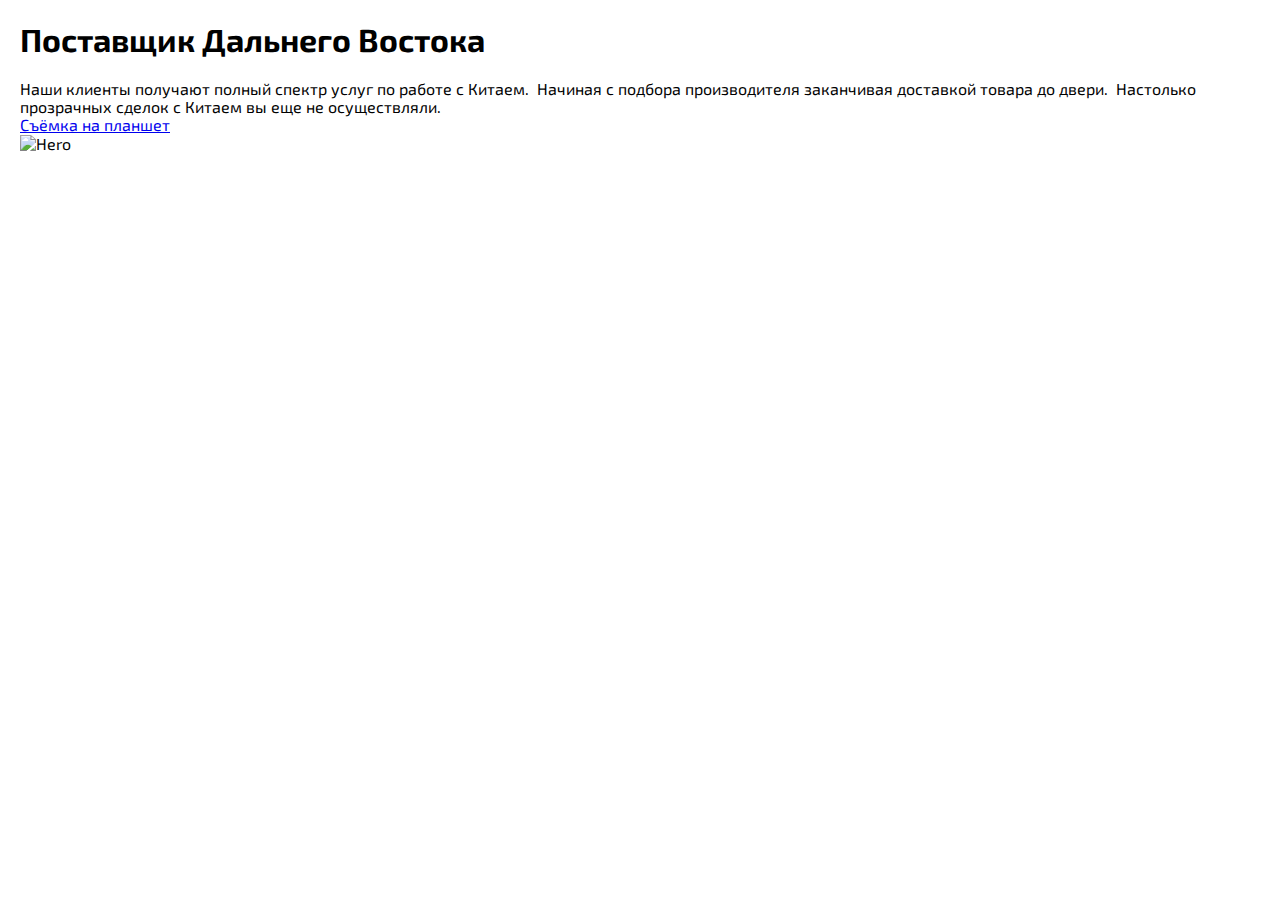
==== desktop.html @ 17215f64 "beginner" ====
<!DOCTYPE html>
<html lang="en">
<head>
    <meta charset="UTF-8">
    <meta name="viewport" content="width=device-width, initial-scale=1.0">
    <title>Document</title>
    <link rel="stylesheet" href="./css/desktop.css">
</head>
<body>
    <div class="hero">
        <div class="hero__container container">
            <div class="hero-info">
                <h1>Поставщик Дальнего Востока</h1>
                <p>Наши клиенты получают полный спектр услуг по работе с Китаем.  Начиная с подбора производителя заканчивая доставкой товара до двери.  Настолько прозрачных сделок с Китаем вы еще не осуществляли.
                </p>
                <a href="./html/tablet.html">Съёмка на планшет</a>
            </div>
            <div class="hero-image">
                <picture>
                    <source srcset="./images/mobile-truck.png" media="(max-width: 576px)">
                    <source srcset="./images/tablet-truck.png" media="(max-width: 768px)">
                    <img src="./images/hero-image.png" alt="Hero">
                  </picture>
                  
            </div>
        </div>
    </div>
</body>
</html>
---- css/desktop.css ----
@import url("./animated.css");
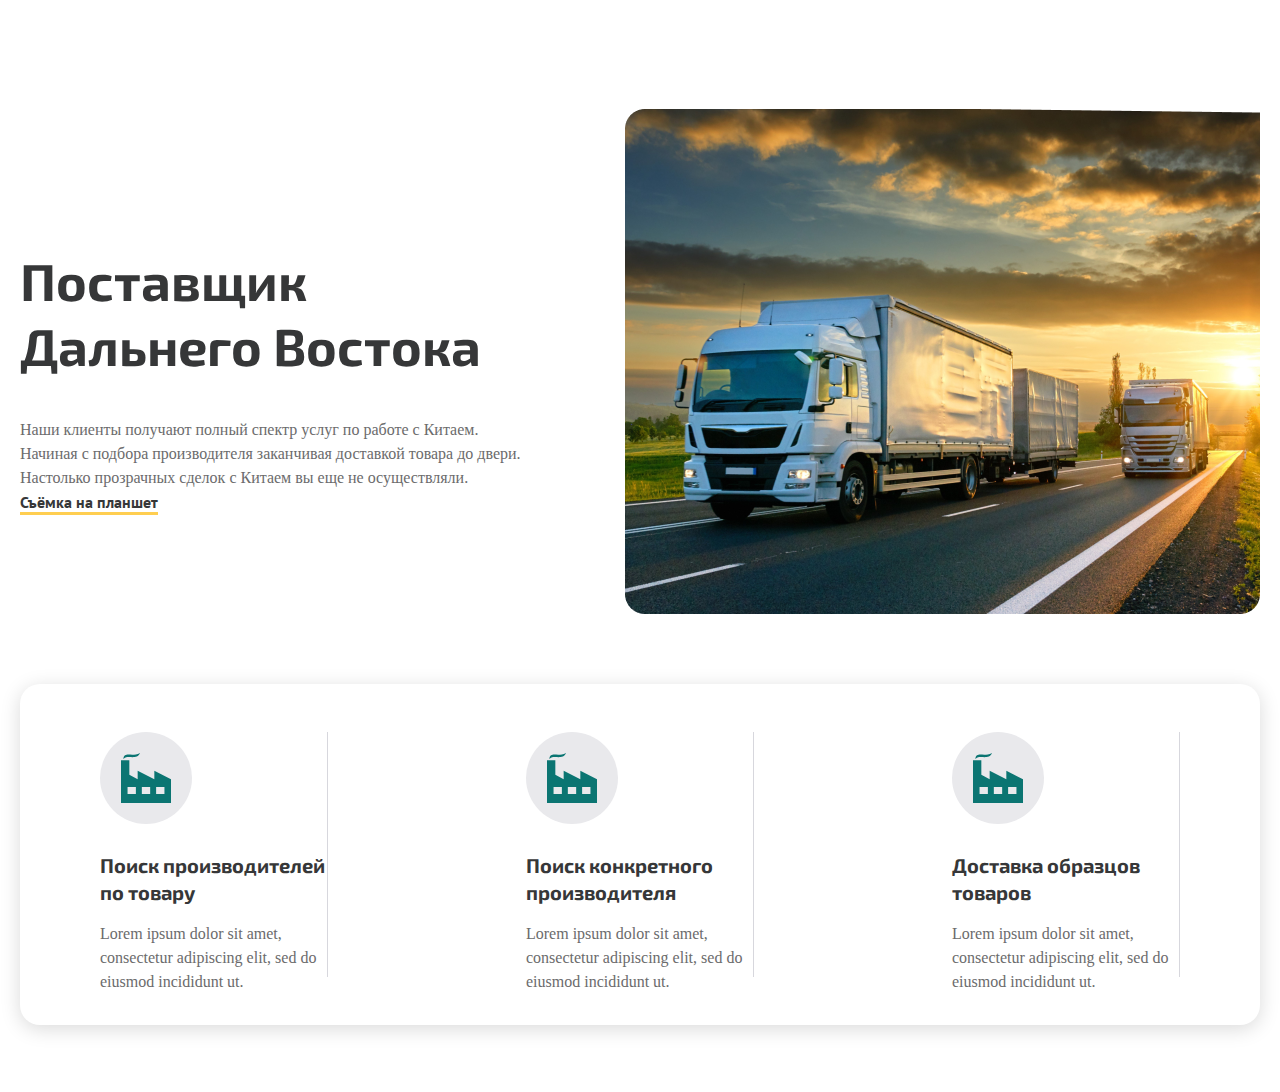
==== commit ea7292e2: "Updated" ====
--- a/desktop.html
+++ b/desktop.html
@@ -3,12 +3,14 @@
 <head>
     <meta charset="UTF-8">
     <meta name="viewport" content="width=device-width, initial-scale=1.0">
-    <title>Document</title>
+    <title>EXAM-figma Desktop</title>
     <link rel="stylesheet" href="./css/desktop.css">
 </head>
 <body>
+
+    <!-- HERO QISMI -->
     <div class="hero">
-        <div class="hero__container container">
+        <div class="hero__container container-desktop">
             <div class="hero-info">
                 <h1>Поставщик Дальнего Востока</h1>
                 <p>Наши клиенты получают полный спектр услуг по работе с Китаем.  @@ -21,11 +23,34 @@
                 <picture>
                     <source srcset="./images/mobile-truck.png" media="(max-width: 576px)">
                     <source srcset="./images/tablet-truck.png" media="(max-width: 768px)">
-                    <img src="./images/hero-image.png" alt="Hero">
+                    <img src="./images/desktop-truck.png" alt="Hero">
                   </picture>
                   
             </div>
         </div>
     </div>
+
+    <!-- FEATURES QISMI -->
+
+    <div class="features">
+        <div class="container-desktop feat__container">
+            <div class="feat-services">
+                <img src="./images/feat-img.svg" alt="Services image" width="92" height="92">
+                <h4>Поиск производителей по товару
+                </h4>
+                <p>Lorem ipsum dolor sit amet, consectetur adipiscing elit, sed do eiusmod incididunt ut.</p>
+            </div>
+            <div class="feat-services">
+                <img src="./images/feat-img.svg" alt="Services image" width="92" height="92">
+                <h4>Поиск конкретного производителя</h4>
+                <p>Lorem ipsum dolor sit amet, consectetur adipiscing elit, sed do eiusmod incididunt ut.</p>
+            </div>
+            <div class="feat-services">
+                <img src="./images/feat-img.svg" alt="Services image" width="92" height="92">
+                <h4>Доставка образцов товаров</h4>
+                <p>Lorem ipsum dolor sit amet, consectetur adipiscing elit, sed do eiusmod incididunt ut.</p>
+            </div>
+        </div>
+    </div>
 </body>
 </html>--- a/css/desktop.css
+++ b/css/desktop.css
@@ -1,2 +1,91 @@
-@import url("./animated.css");
+@import url('./animated.css');
 
+/* HERO QISMI */
+
+.hero {
+    margin-top: 109px;
+    margin-bottom: 67px;
+}
+
+.hero__container {
+    display: flex;
+    align-items: center;
+    gap: 70px;
+}
+
+h1 {
+    font-family: "Exo 2";
+    font-size: 52px;
+    font-weight: 600;
+    line-height: 65px;
+    text-align: left;
+    color: #363738;
+}
+
+.hero-info p {
+    width: 520px;
+    font-family: "PT Sans";
+    font-size: 16px;
+    font-weight: 400;
+    line-height: 24px;
+    text-align: left;
+    margin-top: 40px;
+    color: #6B6B6C;
+}
+
+
+
+.hero-info a {
+    font-family: "PT Sans";
+    font-size: 16px;
+    font-weight: 700;
+    line-height: 24px;
+    text-align: left;
+    color: #363738;
+    margin-top: 40px;
+    border-bottom: 3px solid #FFCE50;
+}
+
+
+/* FEATURES QISMI*/
+
+.feat__container {
+    height: 341px;
+
+    margin-bottom: 67px;
+    border-radius: 20px;
+    box-shadow: 0px 4px 20px 0px #00000026;
+    display: flex;
+    align-items: center;
+    justify-content: space-between;
+
+    padding: 50px 80px;
+}
+
+.feat-services h4 {
+    margin-top: 24px;
+    margin-bottom: 16px;
+
+    font-family: "Exo 2";
+    font-size: 20px;
+    font-weight: 600;
+    line-height: 27px;
+    text-align: left;
+    color: #363738;
+}
+
+.feat-services {
+    width: 228px;
+    height: 245px;
+
+    border-right:1px solid #D7D7DD;
+}
+
+.feat-services p {
+    font-family: "PT Sans";
+    font-size: 16px;
+    font-weight: 400;
+    line-height: 24px;
+    text-align: left;
+    color: #6B6B6C;
+}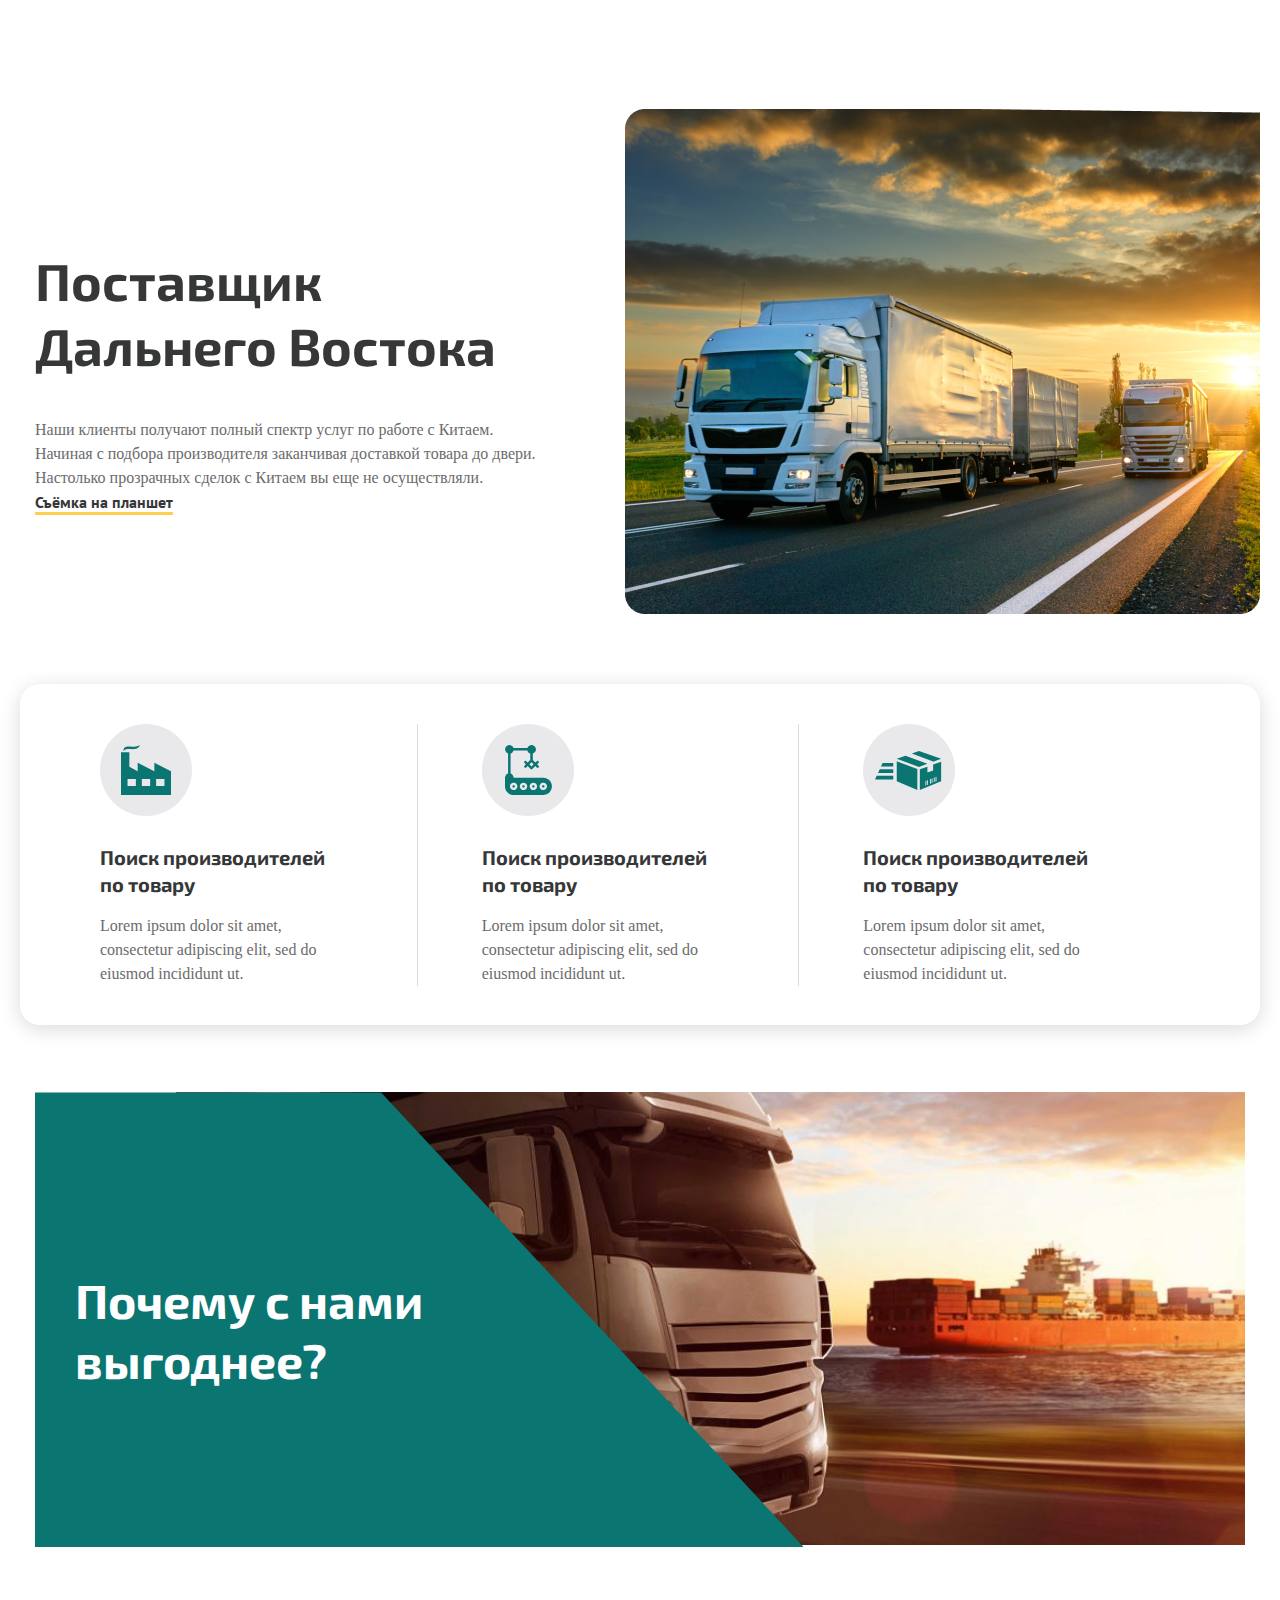
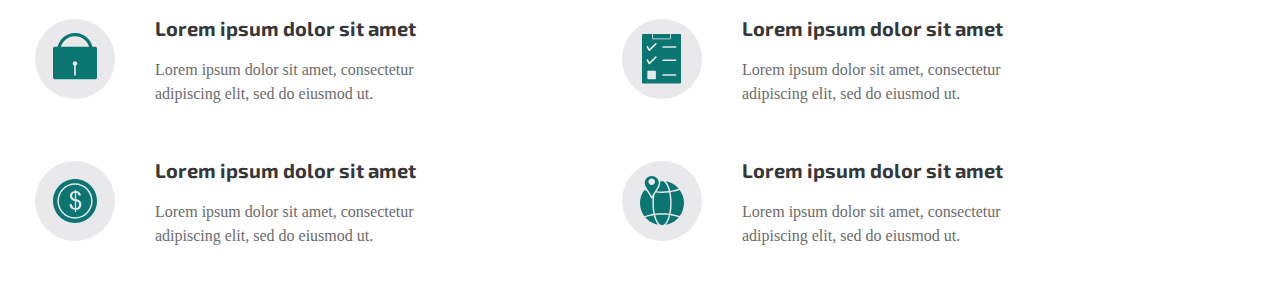
==== commit 647d546e: "updated" ====
--- a/desktop.html
+++ b/desktop.html
@@ -1,20 +1,23 @@
 <!DOCTYPE html>
 <html lang="en">
+
 <head>
     <meta charset="UTF-8">
     <meta name="viewport" content="width=device-width, initial-scale=1.0">
     <title>EXAM-figma Desktop</title>
     <link rel="stylesheet" href="./css/desktop.css">
 </head>
+
 <body>
 
     <!-- HERO QISMI -->
     <div class="hero">
-        <div class="hero__container container-desktop">
+        <div class="hero__container container">
             <div class="hero-info">
                 <h1>Поставщик Дальнего Востока</h1>
                 <p>Наши клиенты получают полный спектр услуг по работе с Китаем.  -Начиная с подбора производителя заканчивая доставкой товара до двери.  +Начиная с подбора производителя
+                    заканчивая доставкой товара до двери.   Настолько прозрачных сделок с Китаем вы еще не осуществляли.
                 </p>
                 <a href="./html/tablet.html">Съёмка на планшет</a>
@@ -24,8 +27,8 @@
                     <source srcset="./images/mobile-truck.png" media="(max-width: 576px)">
                     <source srcset="./images/tablet-truck.png" media="(max-width: 768px)">
                     <img src="./images/desktop-truck.png" alt="Hero">
-                  </picture>
-                  
+                </picture>
+
             </div>
         </div>
     </div>
@@ -33,24 +36,96 @@
     <!-- FEATURES QISMI -->
 
     <div class="features">
-        <div class="container-desktop feat__container">
+        <div class="container feat__container">
             <div class="feat-services">
                 <img src="./images/feat-img.svg" alt="Services image" width="92" height="92">
+             <div class="feat-desk">
                 <h4>Поиск производителей по товару
                 </h4>
                 <p>Lorem ipsum dolor sit amet, consectetur adipiscing elit, sed do eiusmod incididunt ut.</p>
             </div>
+            </div>
             <div class="feat-services">
-                <img src="./images/feat-img.svg" alt="Services image" width="92" height="92">
-                <h4>Поиск конкретного производителя</h4>
+                <img src="./images/feat-search.svg" alt="Services image" width="92" height="92">
+             <div class="feat-desk">
+                <h4>Поиск производителей по товару
+                </h4>
                 <p>Lorem ipsum dolor sit amet, consectetur adipiscing elit, sed do eiusmod incididunt ut.</p>
             </div>
+            </div>
             <div class="feat-services">
-                <img src="./images/feat-img.svg" alt="Services image" width="92" height="92">
-                <h4>Доставка образцов товаров</h4>
+                <img src="./images/feat-order.svg" alt="Services image" width="92" height="92">
+             <div class="feat-desk">
+                <h4>Поиск производителей по товару
+                </h4>
                 <p>Lorem ipsum dolor sit amet, consectetur adipiscing elit, sed do eiusmod incididunt ut.</p>
+            </div>
+            </div>
+        </div>
+    </div>
+
+    <!-- MASKING -->
+
+    <main class="mask">
+        <div class="container main__container">
+
+            <div class="masking">
+                <div class="masking-title">
+                    <h2>Почему с нами выгоднее?</h2>
+                </div>
+            </div>
+        </div>
+    </main>
+
+    <!-- LAST QISMI -->
+
+    <div class="last">
+        <div class="container last__container">
+            <div class="last-team">
+                <div class="last-team__private">
+                    <div class="last--private">
+                        <img src="./images/last-private.svg" width="80" height="80" alt="">
+                    </div>
+                    <div class="last--team_bot">
+                        <h5>Lorem ipsum dolor sit amet</h5>
+                        <p>Lorem ipsum dolor sit amet, consectetur adipiscing elit, sed do eiusmod ut.</p>
+                    </div>
+                </div>
+
+                <div class="last-team__private">
+                    <div class="last--private">
+                        <img src="./images/last-data.svg" width="80" height="80" alt="">
+                    </div>
+                    <div class="last--team_bot">
+                        <h5>Lorem ipsum dolor sit amet</h5>
+                        <p>Lorem ipsum dolor sit amet, consectetur adipiscing elit, sed do eiusmod ut.</p>
+                    </div>
+                </div>
+            </div>
+
+            <div class="last-team">
+                <div class="last-team__private">
+                    <div class="last--private">
+                        <img src="./images/last-money.svg" width="80" height="80" alt="">
+                    </div>
+                    <div class="last--team_bot">
+                        <h5>Lorem ipsum dolor sit amet</h5>
+                        <p>Lorem ipsum dolor sit amet, consectetur adipiscing elit, sed do eiusmod ut.</p>
+                    </div>
+                </div>
+
+                <div class="last-team__private">
+                    <div class="last--private">
+                        <img src="./images/last-global.svg" width="80" height="80" alt="">
+                    </div>
+                    <div class="last--team_bot">
+                        <h5>Lorem ipsum dolor sit amet</h5>
+                        <p>Lorem ipsum dolor sit amet, consectetur adipiscing elit, sed do eiusmod ut.</p>
+                    </div>
+                </div>
             </div>
         </div>
     </div>
 </body>
+
 </html>--- a/css/desktop.css
+++ b/css/desktop.css
@@ -75,11 +75,17 @@
 }
 
 .feat-services {
-    width: 228px;
-    height: 245px;
+    padding-left: 64px;
+    padding-right: 64px;
+    border-left: 1px solid rgba(215, 215, 221, 0.9);
+}
 
-    border-right:1px solid #D7D7DD;
+.feat-services:first-child {
+    border: none;
+    padding-left: 0px;
 }
+
+
 
 .feat-services p {
     font-family: "PT Sans";
@@ -88,4 +94,88 @@
     line-height: 24px;
     text-align: left;
     color: #6B6B6C;
+}
+
+/* MASKING QISMI */
+
+.mask {
+    margin-top: 67px;
+    margin-bottom: 73px;
+}
+
+.masking {
+    margin-top: 67px;
+    margin-bottom: 73px;
+    background-image: url("../images/desktop-bac-img.png");
+    background-repeat: no-repeat;
+}
+
+.masking-title {
+    width: 769px;
+    height: 455px;
+    background-color: #0b7572;
+    clip-path: polygon(0 0, 45% 0, 100% 100%, 0% 100%);
+    padding-top: 178px;
+    padding-left: 40px;
+}
+
+.masking-title h2 {
+    font-family: "Exo 2";
+    font-size: 48px;
+    font-weight: 600;
+    line-height: 60px;
+    text-align: left;
+    color: #ffffff;
+
+    width: 362px;
+}
+
+/* LAST QISMI */
+
+.last{
+    margin-bottom: 50px;
+}
+
+.last__container {
+    display: flex;
+    flex-direction: column;
+    gap: 62px;
+}
+
+.last-team {
+    display: flex;
+    align-items: center;
+    gap: 140px;
+}
+
+.last-team__private {
+    width: 447px;
+    height: 80px;
+
+    display: flex;
+    align-items: center;
+    gap: 40px;
+}
+
+.last--team_bot{
+    display: flex;
+    flex-direction: column;
+    gap: 16px;
+}
+.last--team_bot h5{
+    font-family: "Exo 2";
+font-size: 20px;
+font-weight: 600;
+line-height: 27px;
+text-align: left;
+color: #363738;
+}
+
+.last--team_bot p{
+    font-family: "PT Sans";
+font-size: 16px;
+font-weight: 400;
+line-height: 24px;
+text-align: left;
+color: #6B6B6C;
 }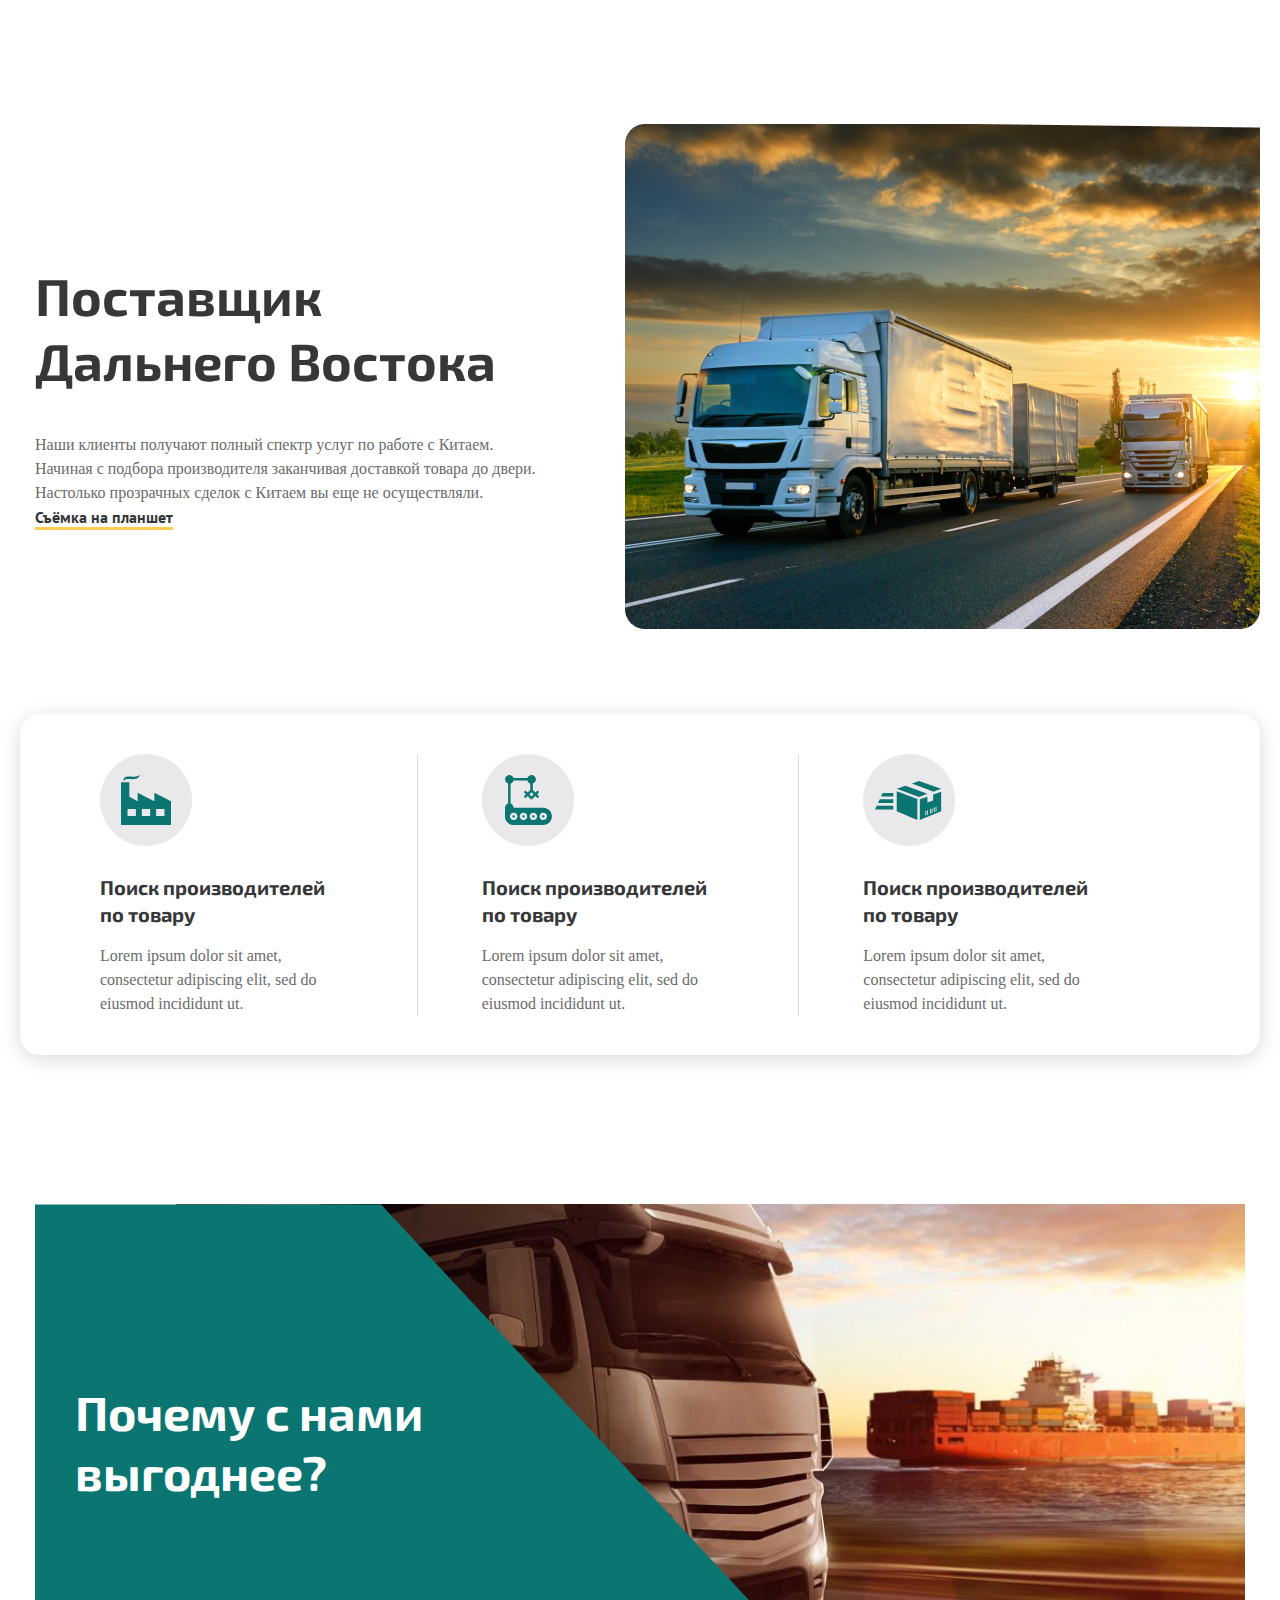
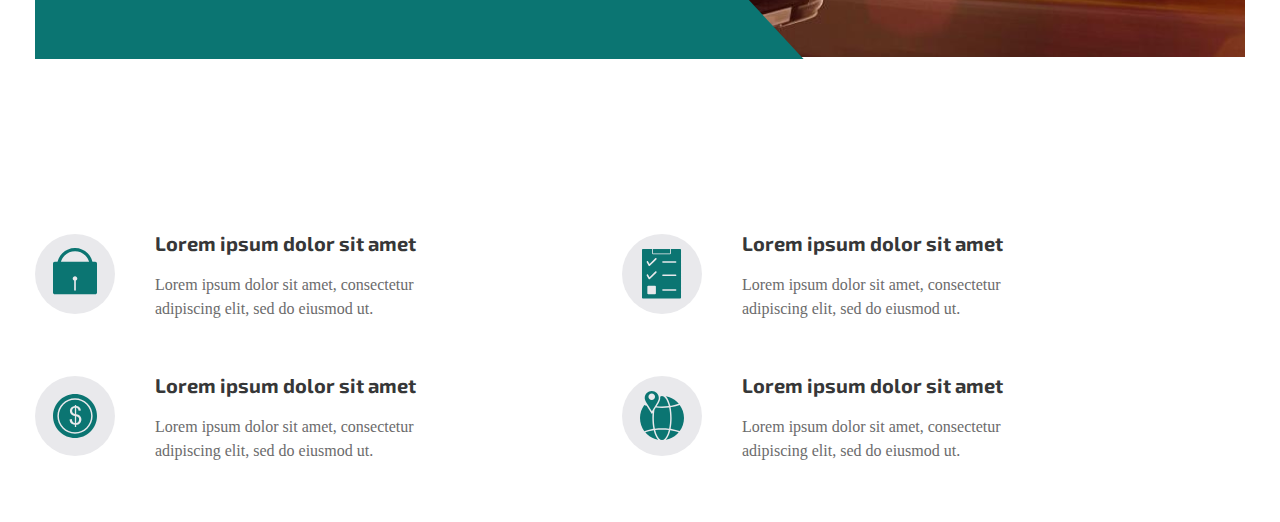
==== commit e323cfc0: "Updated" ====
--- a/desktop.html
+++ b/desktop.html
@@ -71,7 +71,7 @@
 
             <div class="masking">
                 <div class="masking-title">
-                    <h2>Почему с нами выгоднее?</h2>
+                    <h2>Почему с нами<br> выгоднее?</h2>
                 </div>
             </div>
         </div>
--- a/css/desktop.css
+++ b/css/desktop.css
@@ -132,7 +132,7 @@
 
 /* LAST QISMI */
 
-.last{
+.last {
     margin-bottom: 50px;
 }
 
@@ -157,25 +157,395 @@
     gap: 40px;
 }
 
-.last--team_bot{
+.last--team_bot {
     display: flex;
     flex-direction: column;
     gap: 16px;
 }
-.last--team_bot h5{
+
+.last--team_bot h5 {
     font-family: "Exo 2";
-font-size: 20px;
-font-weight: 600;
-line-height: 27px;
-text-align: left;
-color: #363738;
-}
-
-.last--team_bot p{
+    font-size: 20px;
+    font-weight: 600;
+    line-height: 27px;
+    text-align: left;
+    color: #363738;
+}
+
+.last--team_bot p {
     font-family: "PT Sans";
-font-size: 16px;
-font-weight: 400;
-line-height: 24px;
-text-align: left;
-color: #6B6B6C;
+    font-size: 16px;
+    font-weight: 400;
+    line-height: 24px;
+    text-align: left;
+    color: #6B6B6C;
+}
+
+/* RESPONSIVE DIZAYN QISMI */
+
+@media (max-width: 1140px) {}
+
+
+@media (max-width: 992px) {}
+
+@media (max-width: 768px) {
+
+    /* HERO QISMI */
+
+    .hero__container {
+        display: flex;
+        align-items: center;
+        flex-direction: column;
+        gap: 73px;
+    }
+
+    .hero-info {
+        text-align: center;
+    }
+
+    h1 {
+        font-family: "Exo 2";
+        font-size: 44px;
+        font-weight: 600;
+        line-height: 55px;
+        text-align: center;
+        color: #363738;
+        margin-bottom: 49px;
+    }
+
+    .hero-info p {
+        width: 690px;
+        height: 65px;
+        margin-bottom: 44px;
+        font-family: "PT Sans";
+        font-size: 16px;
+        font-weight: 400;
+        line-height: 24px;
+        text-align: center;
+        color: #6B6B6C;
+    }
+
+    .hero-info a {
+        font-family: "PT Sans";
+        font-size: 16px;
+        font-weight: 700;
+        line-height: 24px;
+        text-align: left;
+        color: #363738;
+        border-bottom: 3px solid #FFCE50;
+    }
+
+    .hero-image img {
+        width: 690px;
+        height: 314px;
+    }
+
+    /* FEATURES QISMI */
+    .feat__container {
+        display: flex;
+        align-items: center;
+        gap: 16px;
+        flex-direction: column;
+        box-shadow: none;
+    }
+
+    .features {
+        margin-bottom: 97px;
+        margin-top: 41px;
+    }
+
+    .feat-desk {
+        display: flex;
+        flex-direction: column;
+        width: 410px;
+
+    }
+
+    .feat-services {
+        display: flex;
+        align-items: center;
+        gap: 32px;
+
+        width: 690px;
+        height: 164px;
+        border-radius: 20px;
+
+        box-shadow: 0px 4px 15px 0px #0000001F;
+        padding: 32px;
+    }
+
+    /* MASKING QISMI */
+
+    .mask {
+        margin-top: 350px;
+        margin-bottom: 73px;
+    }
+
+    .masking {
+        margin-bottom: 48px;
+        background-image: url("../images/tablet-bac-img.png");
+        background-repeat: no-repeat;
+    }
+
+    .masking-title {
+        width: 600px;
+        height: 383px;
+        background-color: #0b7572;
+        clip-path: polygon(0 0, 45% 0, 100% 100%, 0% 100%);
+        padding-top: 112px;
+        padding-left: 85px;
+    }
+
+    .masking-title h2 {
+        font-family: "Exo 2";
+        font-size: 48px;
+        font-weight: 600;
+        line-height: 60px;
+        text-align: left;
+        color: #ffffff;
+
+        width: 288px;
+    }
+
+    /* LAST QISMI */
+
+    .last__container {
+        display: flex;
+        flex-direction: column;
+        gap: 48px;
+    }
+
+    .last-team {
+        display: flex;
+        align-items: center;
+        flex-direction: column;
+        gap: 48px;
+    }
+
+    .last-team__private {
+        width: 447px;
+        height: 80px;
+
+        display: flex;
+        align-items: center;
+        gap: 48px;
+    }
+
+    .last--private img {
+        width: 89.25px;
+        height: 88px;
+    }
+
+    .last--team_bot {
+        display: flex;
+        flex-direction: column;
+        gap: 16px;
+    }
+
+    .last--team_bot h5 {
+        font-family: "Exo 2";
+        font-size: 20px;
+        font-weight: 600;
+        line-height: 27px;
+        text-align: left;
+        color: #363738;
+    }
+
+    .last--team_bot p {
+        font-family: "PT Sans";
+        font-size: 16px;
+        font-weight: 400;
+        line-height: 24px;
+        text-align: left;
+        color: #6B6B6C;
+    }
+}
+
+@media (max-width: 576px) {
+
+    /* HERO QISMI */
+
+    .hero__container {
+        display: flex;
+        flex-direction: column;
+        gap: 40px;
+    }
+
+    h1 {
+        font-family: "Exo 2";
+        font-size: 28px;
+        font-weight: 600;
+        line-height: 35px;
+        text-align: left;
+        color: #363636;
+
+        width: 344px;
+    }
+
+    .hero-image img {
+        width: 345px;
+        height: 253px;
+
+
+    }
+
+    .hero-info p {
+        font-family: "PT Sans";
+        font-size: 15px;
+        font-weight: 400;
+        line-height: 22.5px;
+        text-align: left;
+        color: #363738;
+        margin-bottom: 32px;
+        margin-top: 32px;
+
+        width: 344px;
+        height: 62px;
+    }
+
+    .hero-info a {
+        font-family: "PT Sans";
+        font-size: 15px;
+        font-weight: 700;
+        line-height: 22.5px;
+        text-align: left;
+        color: #000000;
+
+        border-bottom: 3px solid #FFCE50;
+    }
+
+    /* FEATURES QISMI */
+    .features {
+        margin-bottom: 57px;
+    }
+
+    .feat__container {
+        width: 345px;
+        height: 638px;
+        box-shadow: 0px 4px 20px 0px #00000026;
+        border-radius: 20px;
+        margin-top: 56px;
+        padding: 24px 27px 32px 32px;
+
+        display: flex;
+        flex-direction: column;
+        gap: 24px;
+
+    }
+
+    .feat-services img {
+        width: 68px;
+        height: 68px;
+        text-align: left;
+    }
+
+    .feat-services p {
+        font-family: "PT Sans";
+        font-size: 15px;
+        font-weight: 400;
+        line-height: 22.5px;
+        text-align: left;
+        color: #6B6B6C;
+        width: 286px;
+        height: 39px;
+    }
+
+    .feat-services {
+        width: 286px;
+        height: 178px;
+        box-shadow: none;
+        display: flex;
+        flex-direction: column;
+    }
+
+    .feat-services h4 {
+        font-family: "Exo 2";
+        font-size: 18px;
+        font-weight: 600;
+        line-height: 24.3px;
+        text-align: left;
+        color: #363636;
+
+        margin-top: 16px;
+        margin-bottom: 12px;
+    }
+
+
+    /* MASKING QISMI */
+
+    .mask {
+        margin-top: -190px;
+        margin-bottom: -100px;
+    }
+
+    .masking-title {
+        background: none;
+
+    }
+
+    .masking {
+        background-image: unset;
+    }
+
+    .masking-title h2 {
+        font-family: "Exo 2";
+        font-size: 48px;
+        font-weight: 600;
+        line-height: 60px;
+        text-align: left;
+        color: #363738;
+    }
+
+    /* LAST QISMI */
+
+    .last__container {
+        display: flex;
+        flex-direction: column;
+        gap: 38px;
+    }
+
+    .last-team {
+        display: flex;
+        align-items: center;
+        flex-direction: column;
+        gap: 38px;
+    }
+
+    .last-team__private {
+        width: 447px;
+        height: 80px;
+
+        display: flex;
+        align-items: center;
+        gap: 16px;
+    }
+
+    .last--private img {
+        width: 52px;
+        height: 52px;
+    }
+
+    .last--team_bot {
+        display: flex;
+        flex-direction: column;
+        gap: 16px;
+    }
+
+    .last--team_bot h5 {
+        font-family: "Exo 2";
+        font-size: 18px;
+        font-weight: 600;
+        line-height: 24.3px;
+        text-align: left;
+        color: #363738;
+    }
+
+    .last--team_bot p {
+        font-family: "PT Sans";
+        font-size: 15px;
+        font-weight: 400;
+        line-height: 22.5px;
+        text-align: left;
+        color: #6B6B6C;
+    }
 }